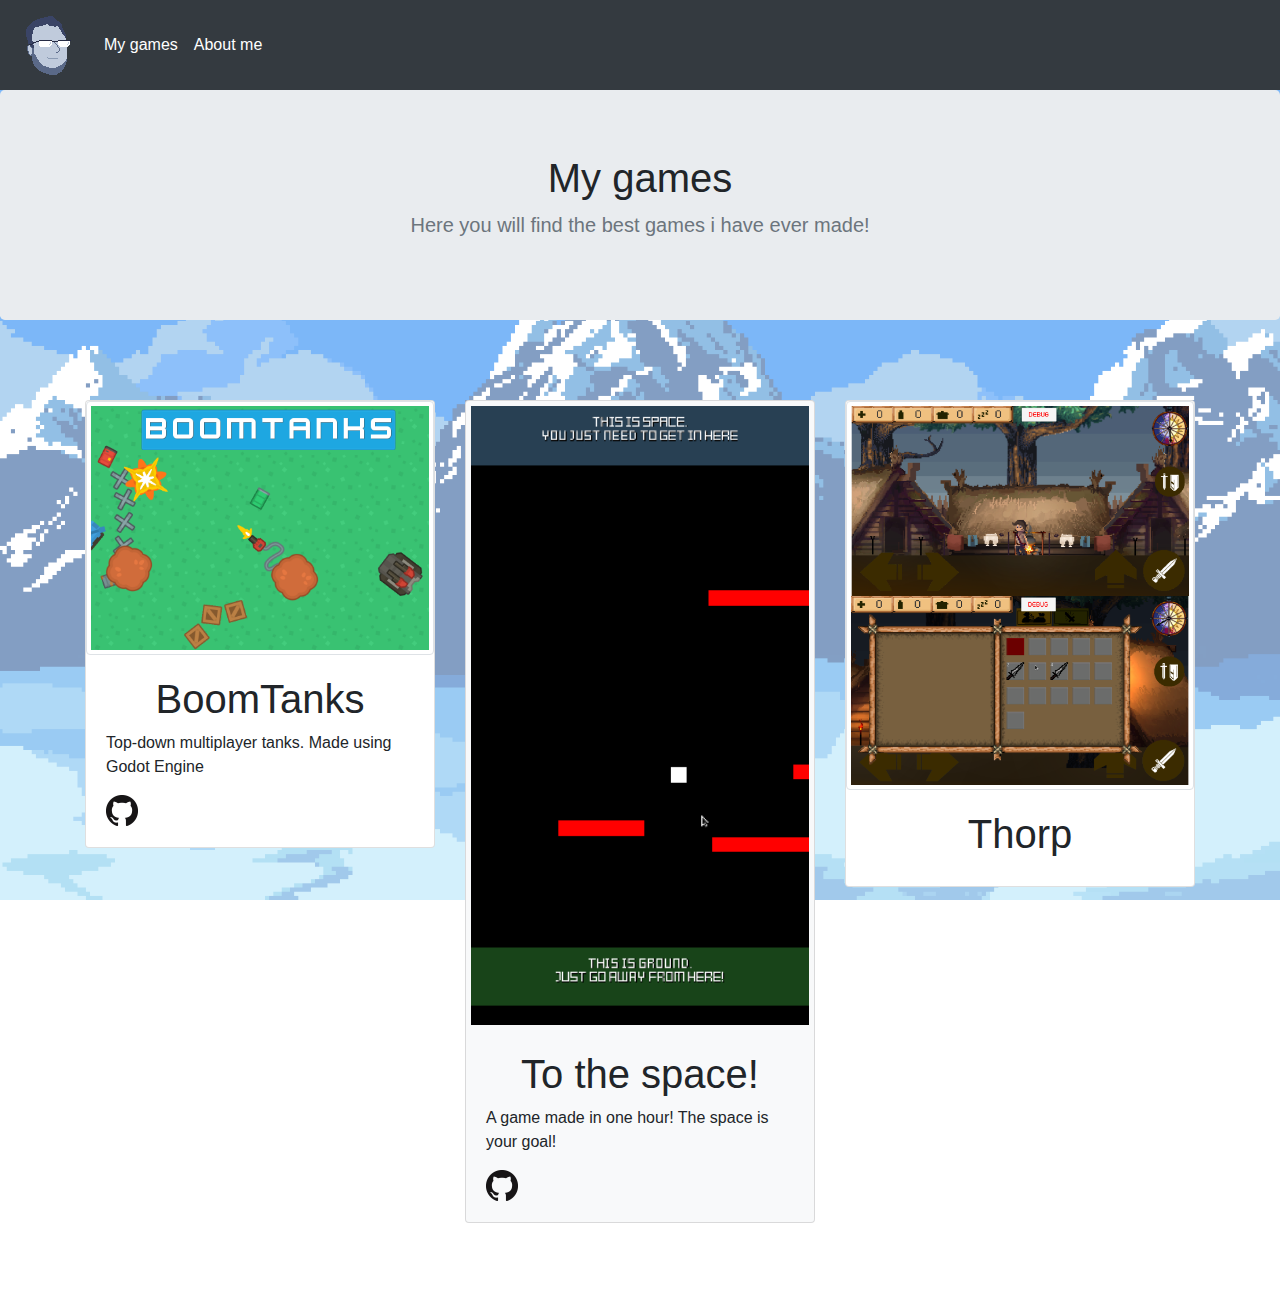
==== index.html @ d0eb60ad "Init" ====
<!doctype html>
<html lang="en">
  <head>
    <meta charset="utf-8">
    <meta name="viewport" content="width=device-width, initial-scale=1, shrink-to-fit=no">
    <meta name="description" content="">
    <meta name="author" content="">
    <link rel="icon" href="../../../../favicon.ico">

    <title>Album example for Bootstrap</title>

    <!-- Bootstrap core CSS -->
    <link rel="stylesheet" href="https://maxcdn.bootstrapcdn.com/bootstrap/4.0.0/css/bootstrap.min.css" integrity="sha384-Gn5384xqQ1aoWXA+058RXPxPg6fy4IWvTNh0E263XmFcJlSAwiGgFAW/dAiS6JXm" crossorigin="anonymous">

    <!-- Custom styles for this template -->
    <link href="album.css" rel="stylesheet">
    <link href="full.css" rel="stylesheet">
  </head>

  <body>
    <!-- Navbar -->
    <nav class="navbar sticky-top navbar-expand-lg navbar-dark bg-dark">
      <a class="navbar-brand" href="#">
        <img src="avatar-face-flip.png" width="64" height="64" alt="">
      </a>
      <button class="navbar-toggler" type="button" data-toggle="collapse" data-target="#navbarNavAltMarkup" aria-controls="navbarNavAltMarkup" aria-expanded="false" aria-label="Toggle navigation">
        <span class="navbar-toggler-icon"></span>
      </button>
      <div class="collapse navbar-collapse" id="navbarNavAltMarkup">
        <div class="navbar-nav">
          <a class="nav-item nav-link active" href="#">My games <span class="sr-only">(current)</span></a>
          <a class="nav-item nav-link active" href="#">About me</a>
        </div>
      </div>
    </nav>

    <main role="main">

      <section class="jumbotron text-center">
        <div class="container">
          <h1 class="jumbotron-heading">My games</h1>
          <p class="lead text-muted">Here you will find the best games i have ever made!</p>
        </div>
      </section>

      <div class="album py-5 bg-image">
        <div class="container ">
          <div class="row">
            <div class="col-md-4">
              <div class="card mb-4 box-shadow">
                <img src="BoomTanks.png" class="img-thumbnail">
                <div class="card-body">
                  <h1 class="text-center">BoomTanks</h1>
                  <p class="card-text">Top-down multiplayer tanks. Made using Godot Engine</p>
                  <div class="d-flex justify-content-between align-items-center">
                    <div class="btn-group">
                      <a href="https://github.com/arcidi/BoomTanks" target="_blank">
                        <img src="GitHub-Mark-32px.png" width="32" height="32">
                      </a>
                    </div>
                  </div>
                </div>
              </div>
            </div>
            <div class="col-md-4">
              <div class="card mb-4 box-shadow bg-light">
                <img src="To_The_Space.png" class="img-thumbnail bg-light border-light">
                <div class="card-body">
                  <h1 class="text-center">To the space!</h1>
                  <p class="card-text">A game made in one hour! The space is your goal!</p>
                  <div class="d-flex justify-content-between align-items-center">
                    <div class="btn-group">
                      <a href="https://github.com/arcidi/To-The-Space" target="_blank" c>
                        <img src="GitHub-Mark-32px.png" width="32" height="32">
                      </a>
                    </div>
                  </div>
                </div>
              </div>
            </div>
            <div class="col-md-4">
              <div class="card mb-4 box-shadow">
                <img src="thorp.png" class="img-thumbnail">
                <div class="card-body">
                  <h1 class="text-center">Thorp</h1>
                  <div class="d-flex justify-content-between align-items-center">
                  </div>
                </div>
              </div>
            </div>
      </main>
    </body>
</html>
---- full.css ----
/*!
* Start Bootstrap - Full (https://startbootstrap.com/template-overviews/full)
* Copyright 2013-2017 Start Bootstrap
* Licensed under MIT (https://github.com/BlackrockDigital/startbootstrap-full/blob/master/LICENSE)
*/

body {
 background: url("glacial_mountains_lightened.png") no-repeat center center fixed; /* Image from https://vnitti.itch.io/glacial-mountains-parallax-background */
 -webkit-background-size: cover;
 -moz-background-size: cover;
 background-size: cover;
 -o-background-size: cover;
}
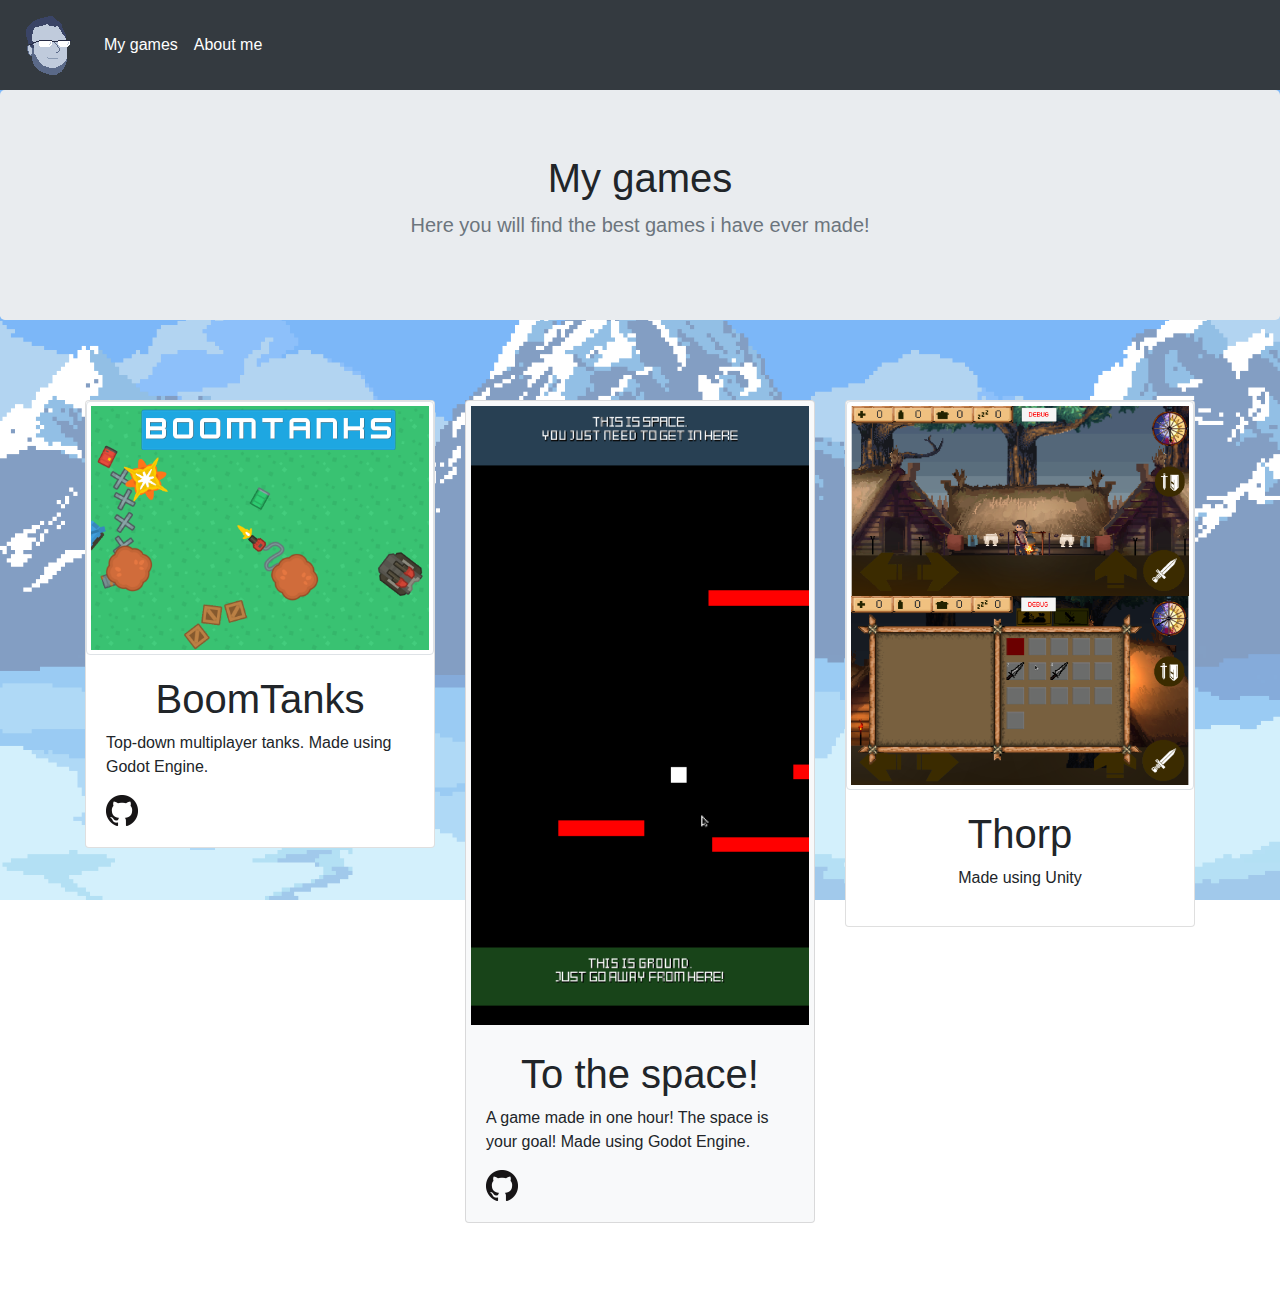
==== commit beceb793: "Added info about engines" ====
--- a/index.html
+++ b/index.html
@@ -7,7 +7,7 @@
     <meta name="author" content="">
     <link rel="icon" href="../../../../favicon.ico">
 
-    <title>Album example for Bootstrap</title>
+    <title>My Games</title>
 
     <!-- Bootstrap core CSS -->
     <link rel="stylesheet" href="https://maxcdn.bootstrapcdn.com/bootstrap/4.0.0/css/bootstrap.min.css" integrity="sha384-Gn5384xqQ1aoWXA+058RXPxPg6fy4IWvTNh0E263XmFcJlSAwiGgFAW/dAiS6JXm" crossorigin="anonymous">
@@ -51,7 +51,7 @@
                 <img src="BoomTanks.png" class="img-thumbnail">
                 <div class="card-body">
                   <h1 class="text-center">BoomTanks</h1>
-                  <p class="card-text">Top-down multiplayer tanks. Made using Godot Engine</p>
+                  <p class="card-text">Top-down multiplayer tanks. Made using Godot Engine.</p>
                   <div class="d-flex justify-content-between align-items-center">
                     <div class="btn-group">
                       <a href="https://github.com/arcidi/BoomTanks" target="_blank">
@@ -67,7 +67,7 @@
                 <img src="To_The_Space.png" class="img-thumbnail bg-light border-light">
                 <div class="card-body">
                   <h1 class="text-center">To the space!</h1>
-                  <p class="card-text">A game made in one hour! The space is your goal!</p>
+                  <p class="card-text">A game made in one hour! The space is your goal! Made using Godot Engine.</p>
                   <div class="d-flex justify-content-between align-items-center">
                     <div class="btn-group">
                       <a href="https://github.com/arcidi/To-The-Space" target="_blank" c>
@@ -83,6 +83,7 @@
                 <img src="thorp.png" class="img-thumbnail">
                 <div class="card-body">
                   <h1 class="text-center">Thorp</h1>
+                  <p class="text-center"> Made using Unity </p>
                   <div class="d-flex justify-content-between align-items-center">
                   </div>
                 </div>
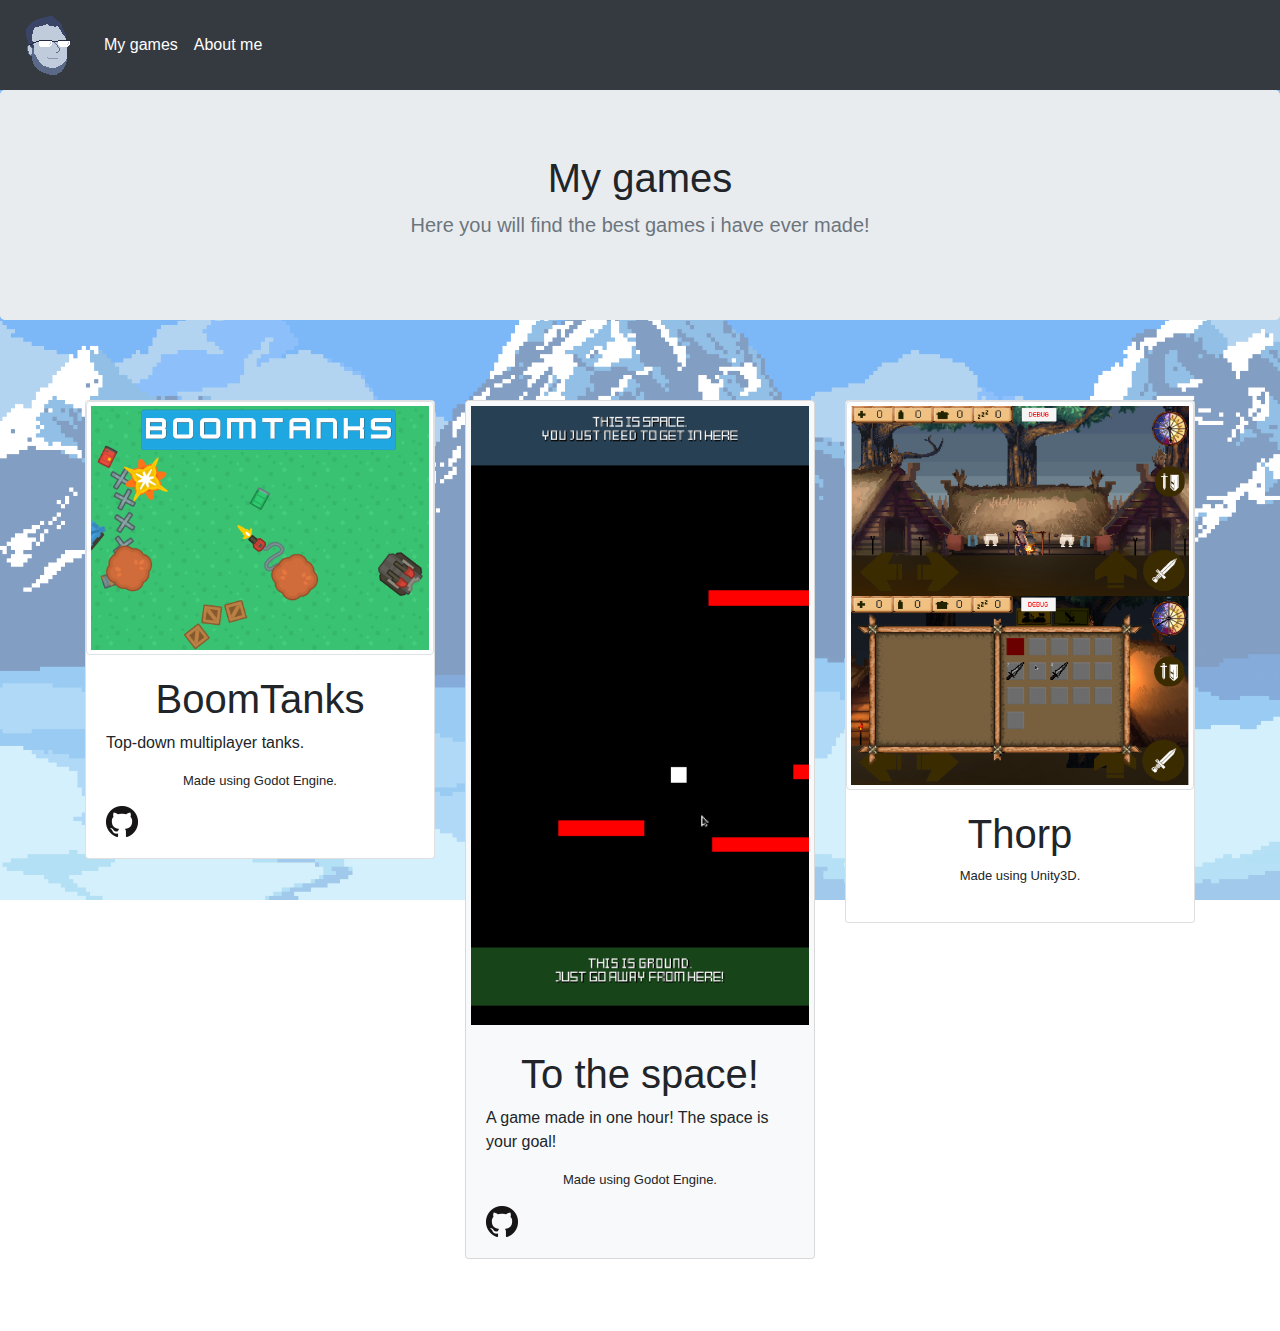
==== commit eaa42333: "Cosmetic changes" ====
--- a/index.html
+++ b/index.html
@@ -51,7 +51,10 @@
                 <img src="BoomTanks.png" class="img-thumbnail">
                 <div class="card-body">
                   <h1 class="text-center">BoomTanks</h1>
-                  <p class="card-text">Top-down multiplayer tanks. Made using Godot Engine.</p>
+                  <p class="card-text">Top-down multiplayer tanks.</p>
+                  <font size="2">
+                    <p class="text-center"> Made using Godot Engine. </p>
+                    </font>
                   <div class="d-flex justify-content-between align-items-center">
                     <div class="btn-group">
                       <a href="https://github.com/arcidi/BoomTanks" target="_blank">
@@ -67,7 +70,10 @@
                 <img src="To_The_Space.png" class="img-thumbnail bg-light border-light">
                 <div class="card-body">
                   <h1 class="text-center">To the space!</h1>
-                  <p class="card-text">A game made in one hour! The space is your goal! Made using Godot Engine.</p>
+                  <p class="card-text">A game made in one hour! The space is your goal!</p>
+                  <font size="2">
+                    <p class="text-center"> Made using Godot Engine. </p>
+                    </font>
                   <div class="d-flex justify-content-between align-items-center">
                     <div class="btn-group">
                       <a href="https://github.com/arcidi/To-The-Space" target="_blank" c>
@@ -83,7 +89,9 @@
                 <img src="thorp.png" class="img-thumbnail">
                 <div class="card-body">
                   <h1 class="text-center">Thorp</h1>
-                  <p class="text-center"> Made using Unity </p>
+                  <font size="2">
+                    <p class="text-center"> Made using Unity3D. </p>
+                    </font>
                   <div class="d-flex justify-content-between align-items-center">
                   </div>
                 </div>
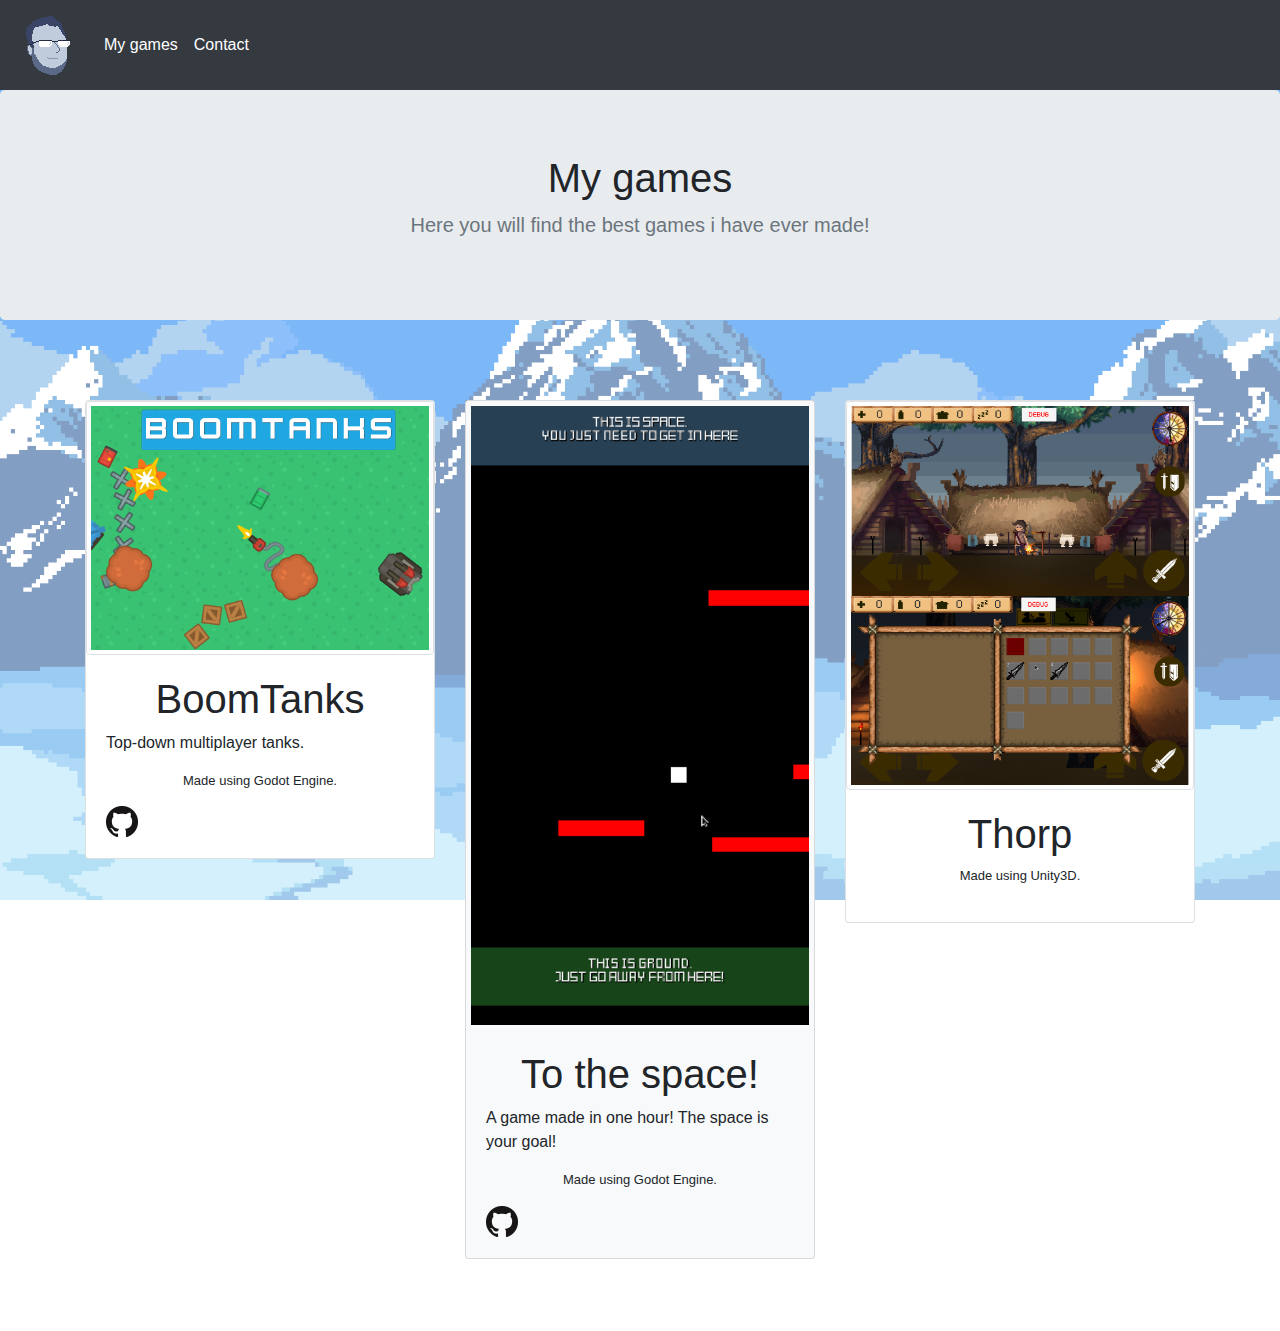
==== commit d11077f1: "Added contact page" ====
--- a/index.html
+++ b/index.html
@@ -28,8 +28,8 @@
       </button>
       <div class="collapse navbar-collapse" id="navbarNavAltMarkup">
         <div class="navbar-nav">
-          <a class="nav-item nav-link active" href="#">My games <span class="sr-only">(current)</span></a>
-          <a class="nav-item nav-link active" href="#">About me</a>
+          <a class="nav-item nav-link active" href="index.html">My games <span class="sr-only">(current)</span></a>
+          <a class="nav-item nav-link active" href="contact.html">Contact</a>
         </div>
       </div>
     </nav>
@@ -76,7 +76,7 @@
                     </font>
                   <div class="d-flex justify-content-between align-items-center">
                     <div class="btn-group">
-                      <a href="https://github.com/arcidi/To-The-Space" target="_blank" c>
+                      <a href="https://github.com/arcidi/To-The-Space" target="_blank">
                         <img src="GitHub-Mark-32px.png" width="32" height="32">
                       </a>
                     </div>
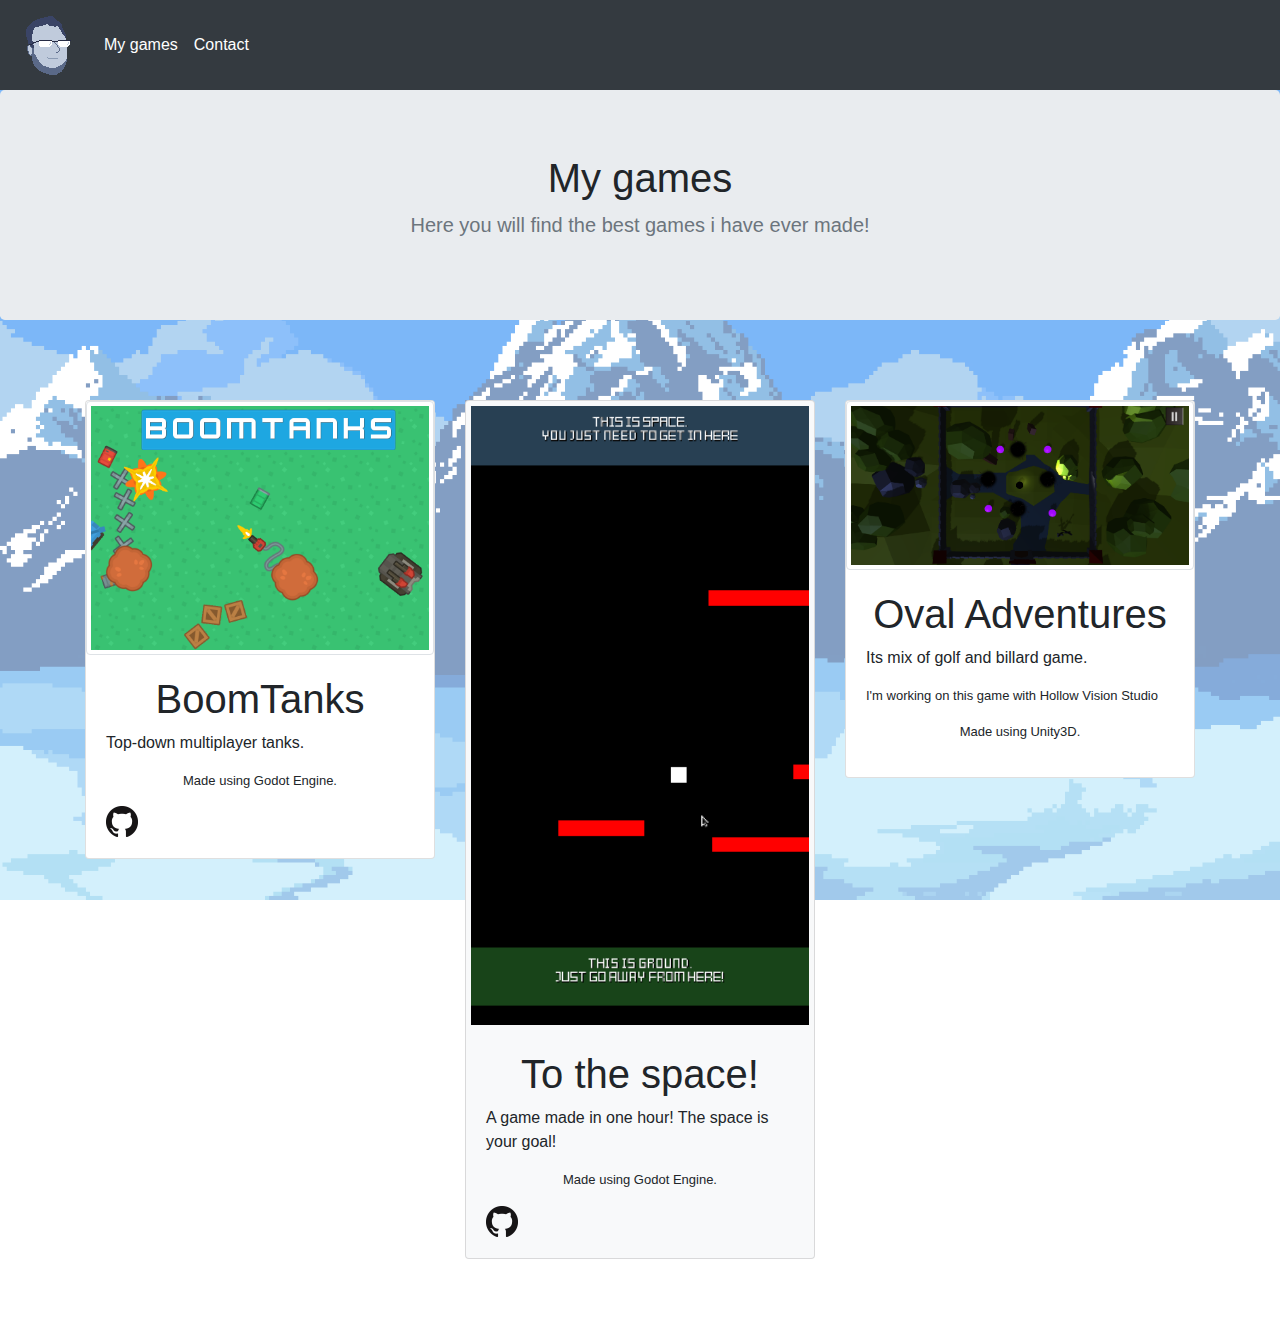
==== commit dce0d146: "Updated games" ====
--- a/index.html
+++ b/index.html
@@ -86,11 +86,13 @@
             </div>
             <div class="col-md-4">
               <div class="card mb-4 box-shadow">
-                <img src="thorp.png" class="img-thumbnail">
+                <img src="bigolf.png" class="img-thumbnail">
                 <div class="card-body">
-                  <h1 class="text-center">Thorp</h1>
+                  <h1 class="text-center">Oval Adventures</h1>
+                  <p class="card-text">Its mix of golf and billard game.</p>
+                  <font size="2"> <p>I'm working on this game with Hollow Vision Studio</p> </font>
                   <font size="2">
-                    <p class="text-center"> Made using Unity3D. </p>
+                    <p class="text-center"> Made using Unity3D.</p>
                     </font>
                   <div class="d-flex justify-content-between align-items-center">
                   </div>
